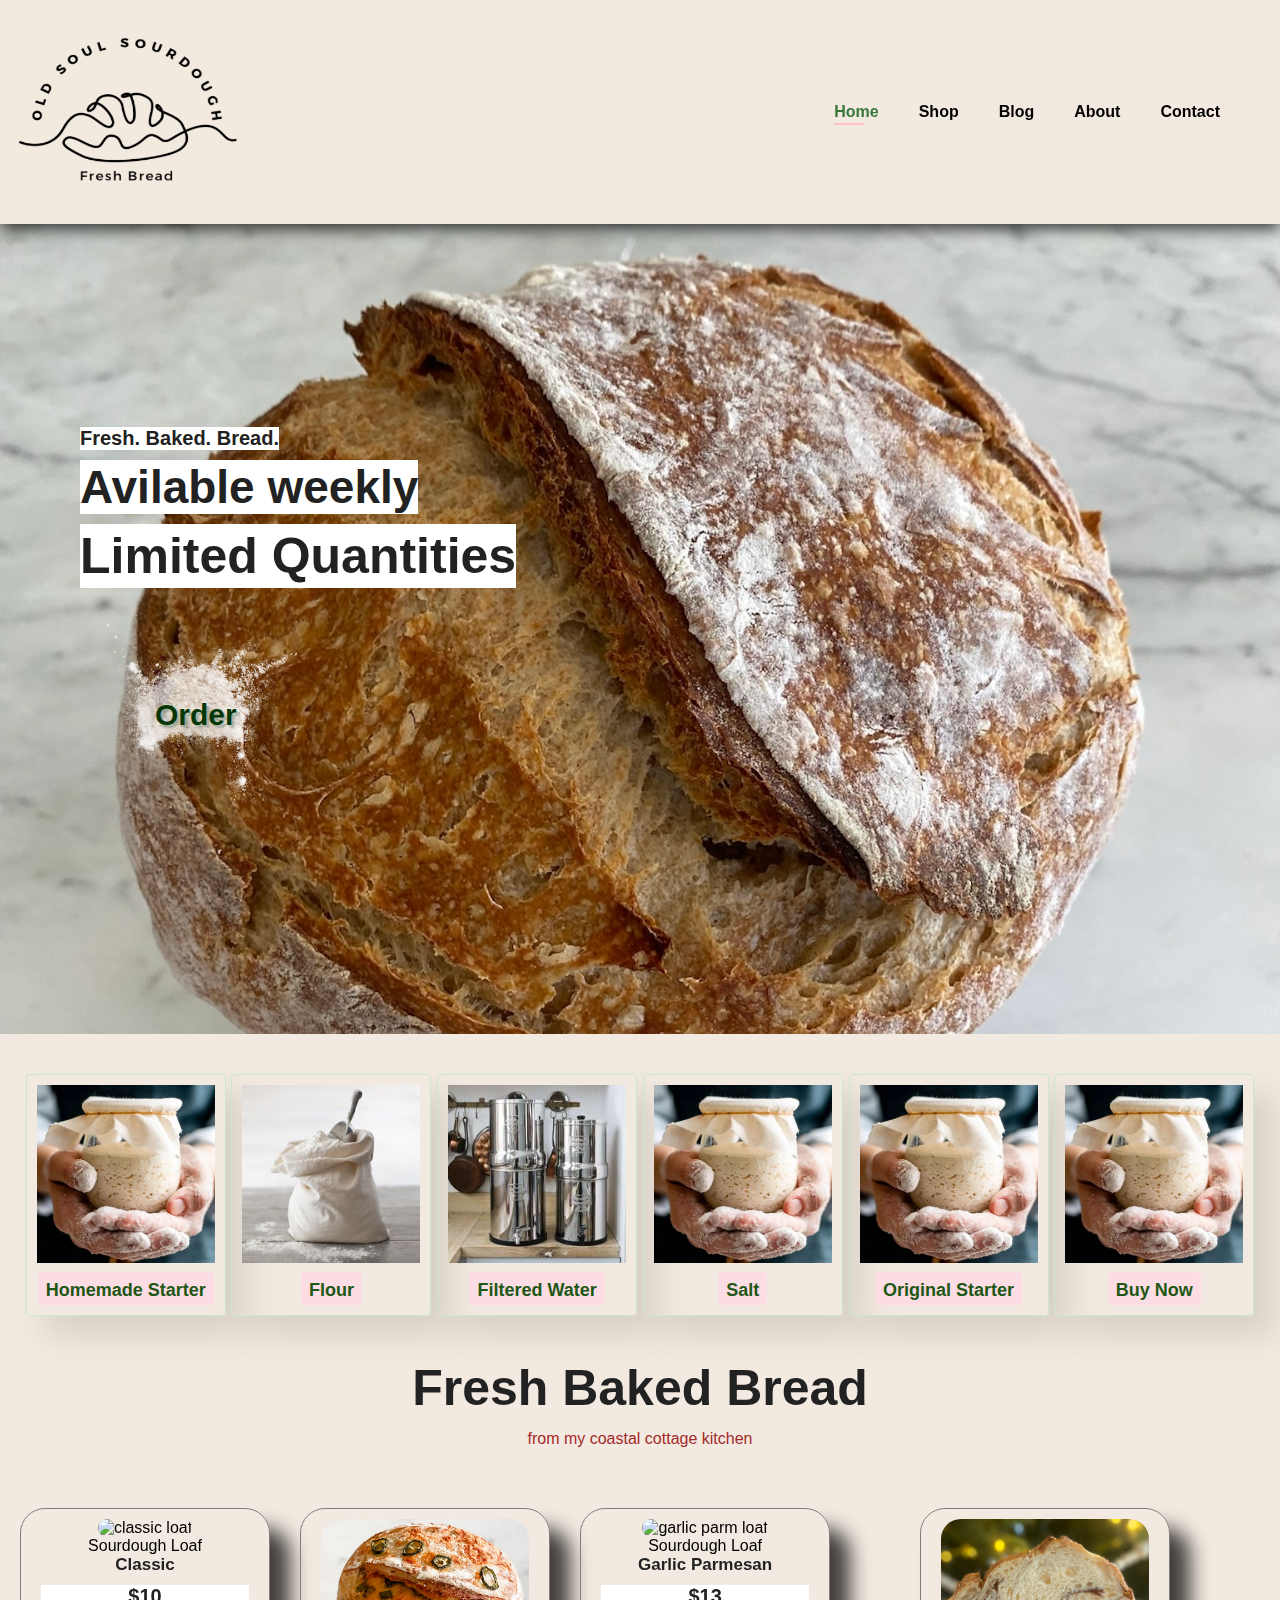
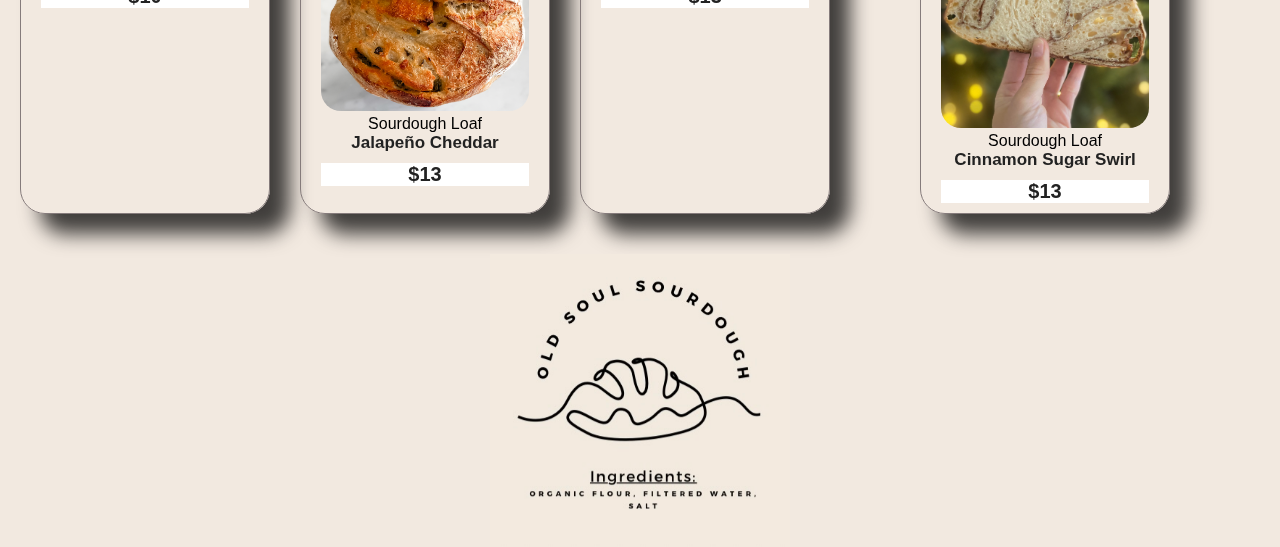
==== index.html @ 5b932aea "initial commit for OSS" ====
<!DOCTYPE html>
<html lang="en">
<head>
    <meta charset="UTF-8">
    <meta name="viewport" content="width=device-width, initial-scale=1.0">
    <title>Old Soul Sourdough</title>
    <link rel="stylesheet" href="styles.css">
</head>
<body>
    <header>
        <a href="index.html"><img src="images/curvedlogo.jpeg" id= "top-logo" alt="logo"></a>
        <nav>
            <ul id="nav-list">
                <li><a class="active" href="index.html">Home</a></li>
                <li><a href="shop.html">Shop</a></li>
                <li><a href="blog.html">Blog</a></li>
                <li><a href="about.html">About</a></li>
                <li><a href="contact.html">Contact</a></li>
                <li><a href="cart.html"><i class="fas fa-basket-shopping" alt="cart"></i> </a></li>
            </ul>
        </nav>
    </header>

    <section id="hero">
        <h4>Fresh. Baked. Bread.</h4>
        <h2>Avilable weekly</h2>
        <h1>Limited Quantities</h1>
        <!-- <p>and then they're gone..</p> -->
        <button> <h3>Order</h3> </button>
    </section>

    <section id="feature" class="section-p1">
        <div class="fe-box"> 
            <img src="images/starter.jpg" alt="starter">
            <h6>Homemade Starter</h6>
        </div>
        <div class="fe-box"> 
            <img src="images/flourBag.jpg" alt="starter">
            <h6>Flour</h6>
        </div>
        <div class="fe-box"> 
            <img src="images/water.jpg" alt="starter">
            <h6>Filtered Water</h6>
        </div>
        <div class="fe-box"> 
            <img src="images/starter.jpg" alt="starter">
            <h6>Salt</h6>
        </div>
        <div class="fe-box"> 
            <img src="images/starter.jpg" alt="starter">
            <h6>Original Starter</h6>
        </div>
        <div class="fe-box"> 
            <img src="images/starter.jpg" alt="starter">
            <h6>Buy Now</h6>
        </div>
    </section>

    <section id='product-title'>
        <h1>Fresh Baked Bread</h1>
        <p>from my coastal cottage kitchen</p>
        
    <section id="product1" class="section-p1">
        <div class="pro-container">
            <div class="pro">
                <img src="images/classicloaf.png" alt="classic loaf">
                <div class="description">
                    <span>Sourdough Loaf</span>
                    <h5>Classic</h5>
                </div>
                <h4>$10</h4>
            </div>
            
        </div>
        <div class="pro-container">
            <div class="pro">
                <img src="images/jalapeno.png" alt="jalapeno loaf">
                <div class="description">
                    <span>Sourdough Loaf</span>
                    <h5>Jalapeño Cheddar</h5>
                </div>
                <h4>$13</h4>
            </div>
            
        </div>
        <div class="pro-container">
            <div class="pro">
                <img src="images/garlicParm.png" alt="garlic parm loaf">
                <div class="description">
                    <span>Sourdough Loaf</span>
                    <h5>Garlic Parmesan</h5>
                </div>
                <h4>$13</h4>
            </div>
            
        </div>
        <div class="pro-container">
            <div class="pro">
                <img src="images/cinnamonsugar.png" alt="Cinnamon Sugar loaf">
                <div class="description">
                    <span>Sourdough Loaf</span>
                    <h5>Cinnamon Sugar Swirl</h5>
                </div>
                <h4>$13</h4>
            </div>
            <!-- <a href="#"><i class="fas fa-basket-shopping"></i></a> -->
        </div>
    </section>
    <!-- <div class="container">
        
        <section id="available-now">
            <h2>Fresh Bread Available Now:</h2>
            <ul id="product-list">
                <li> Classic Sourdough Loaf </li>
                <li> Jalapeño Cheddar </li>
                <li> Garlic Parmesan </li>
                <li> Cinnamon Sugar Swirl </li>
            </ul>
        </section>
    </div> -->

    <footer>
        <img id="logo" src="images/logo.jpeg" alt="Old Soul Sourdough Logo">
    </footer>

    <script src="script.js"></script>
    <script src="https://kit.fontawesome.com/0fcb10f879.js" crossorigin="anonymous"></script>
</body>
</html>
---- styles.css ----
@import url('https://fonts.googleapis.com/css2?family=League+Spartan:wght@100;200;300;400;500;600;700;800;900&family=Roboto&family=Rubik+Pixels&family=Source+Code+Pro:wght@300&display=swap');

/* @media query 1200px */


@keyframes pulse {
    0% {
        transform: scale(0.5);
    }

    50% {
        transform: scale(1.5);
    }

    100% {
        transform: scale(1);
    }
}

*{
    margin: 0;
    padding: 0;
    box-sizing: border-box;
    font-family: 'spartan', sans-serif;
}

h1 {
    font-size: 50px;
    line-height: 64px;
    color: #222
}

h2 {
    font-size: 46px;
    line-height: 54px;
    color: #222
}

h3 {
    font-size: 30px;
    color: #222
}

h4 {
    font-size: 20px;
    color: #222
}

h5 {
    font-size: 17px;
    color: #222
}

h6 {
    font-weight: 700;
    font-size: 12px;
}

p {
    font-size: 16px;
    color: brown;
    margin: 15px 0 20px 0;
}

.section-p1 {
    margin: 40px 20px;
}

.section-m1 {
    margin: 40px 20px;
}

body{
    position: relative;
    background: rgb(242, 233, 224)
}

header {
    display: flex;
    align-items: center;
    justify-content: space-between;
    padding: 20px 0px;
    background-color: rgb(242, 233, 224);
    box-shadow: 0 5px 15px rgba(0, 0, 0, 0.738);
    position: sticky;
    top: 0;
    left: 0;
}

#top-logo {
    height: 150px;
    margin: 15px;
}
#nav-list {
    display: flex;
    align-items: center;
}

#nav-list li {
    list-style: none;
    padding: 0 20px;
    position: relative;
}

#nav-list li a{
    text-decoration: none;
    font-size: 16px;
    font-weight: 600;
    color: black;
    transition: 0.3s ease;
}

#nav-list li a:hover,
#nav-list li a.active {
    color: rgb(56, 119, 56)
}

#nav-list li a.active::after,
#nav-list li a:hover::after {
    content: "";
    width: 30px;
    height: 2px;
    background: pink;
    position: absolute;
    bottom: -4px;
    left: 20px;
}

#hero {
    background-image: url(images/ClassicBG.jpg);
    height: 90vh;
    width: 100%;
    background-size: cover;
    background-position: top 25% right 0;
    padding: 0 80px; 
    display: flex;
    flex-direction: column; 
    align-items: flex-start;
    justify-content: center;
}

#hero h2,h1,h4,p {
    background-color: white;
    margin-top: 10px;
    padding: 0px 0px
}

#hero button {
    background-image: url('images/floursplat.jpg');
    background-color: transparent;
    color: #573202;
    border: 0;
    background-size: contain;
    background-repeat: no-repeat;
    padding: 110px 75px;
    margin: 0px;
}

#hero button h3 {
    background-color: transparent;
    color: rgb(5, 54, 5);
    text-shadow: 3px 3px 2px rgba(121, 142, 124, 0.591);
}

#hero button h3:active {
    transform: scale(1.2) rotate(-3deg);
    
}

#hero button h3 {
    animation: pulse 1s ease-in-out;
}

#feature {
    display: flex;
    align-items: center;
    justify-content: space-evenly;
    flex-flow: row wrap;
}

#feature .fe-box {
    width: 200px;
    text-align: center;
    border: 1px solid #cce7d0;
    border-radius: 4px;;
    padding: 10px 10px;
    box-shadow: 20px 20px 30px rgba(82, 78, 73, 0.154);
    margin: 0px 0
}

#feature .fe-box:hover {
    box-shadow: 20px 10px 50px rgba(94, 88, 83, 0.407);
}

#feature .fe-box h6 {
    font-size: 18px;
    display: inline-block;
    padding: 9px 8px 6px 8px;
    line-height: 1;
    border-radius: 4px;
    color: #215715;
    background-color: #fddde4;
}


#feature .fe-box img{
    width: 100%;
    margin: 0 0 5px 0;
}

#product-title h1, p{
    display: flex;
    justify-content: center;
    background-color: transparent;
}

#product1 {
    text-align: center;
    display: flex;
    justify-content: space-between;
}

#product1 .pro-container {
    display: flex;
    justify-content: center;
    padding: 20px 0 0 0;
    flex-wrap: wrap;

}

#product1 .pro {
    width: 23%;
    min-width: 250px;
    padding: 10px 20px;
    border: 1px solid rgb(133, 123, 123);
    border-radius: 25px;
    cursor: pointer;
    box-shadow: 20px 20px 20px rgba(0, 0, 0, 0.738);
    position: relative;
}

#product1 .pro img {
    background-size: contain;
    width: 100%;
    border-radius: 20px;
}

footer {
    display: flex;
    align-items: center;
    justify-content: space-around;
}

footer img{
    width: 300px;
    z-index: 3;
}
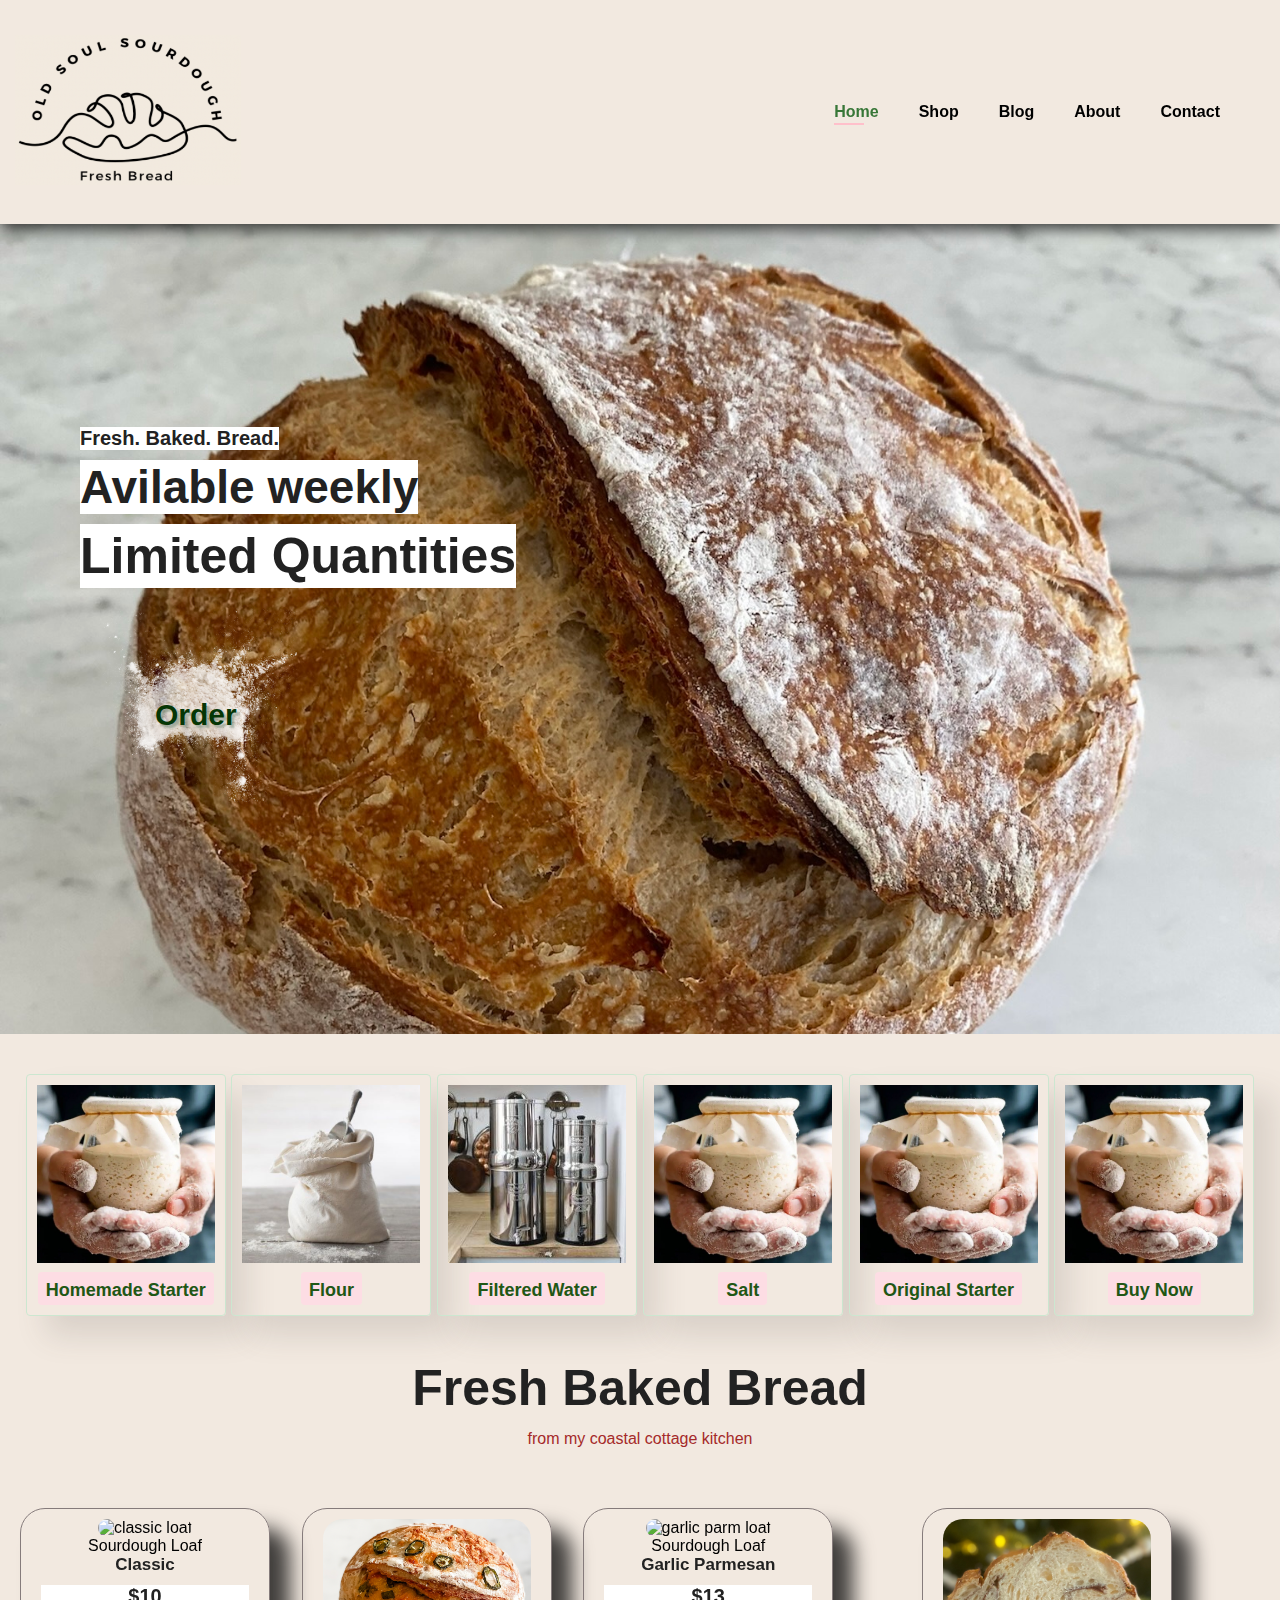
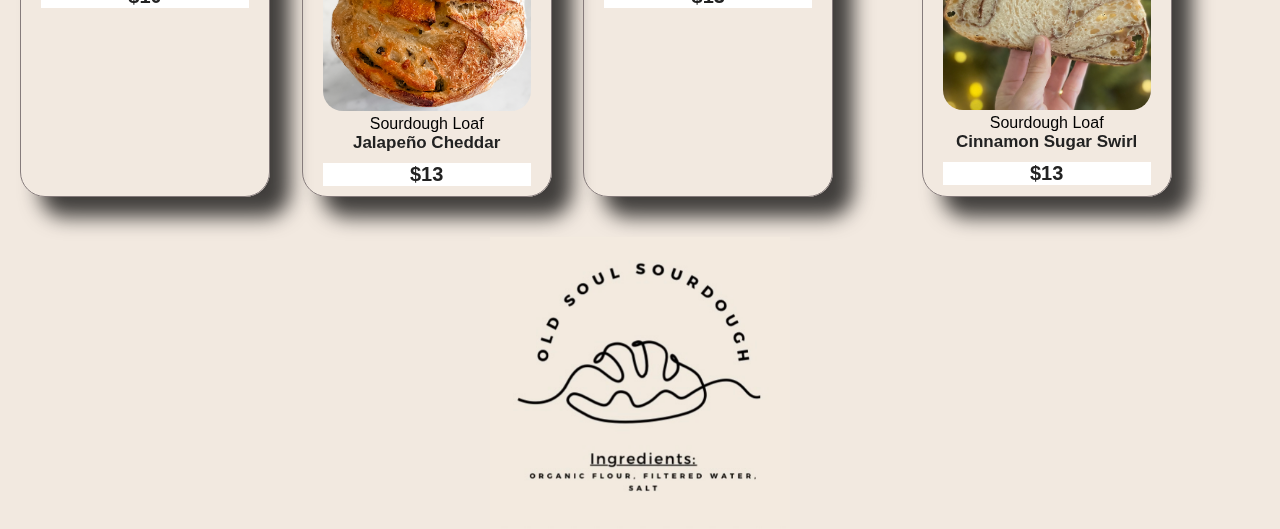
==== commit b5af8015: "update products" ====
--- a/index.html
+++ b/index.html
@@ -102,8 +102,9 @@
                     <h5>Cinnamon Sugar Swirl</h5>
                 </div>
                 <h4>$13</h4>
+                <!-- <a href="#"><i class="fas fa-basket-shopping"></i></a> -->
             </div>
-            <!-- <a href="#"><i class="fas fa-basket-shopping"></i></a> -->
+            
         </div>
     </section>
     <!-- <div class="container">
--- a/styles.css
+++ b/styles.css
@@ -239,6 +239,12 @@
     position: relative;
 }
 
+#product1 .pro-container .pro a {
+    display: flex;
+    justify-content: flex-end;
+    
+}
+
 #product1 .pro img {
     background-size: contain;
     width: 100%;
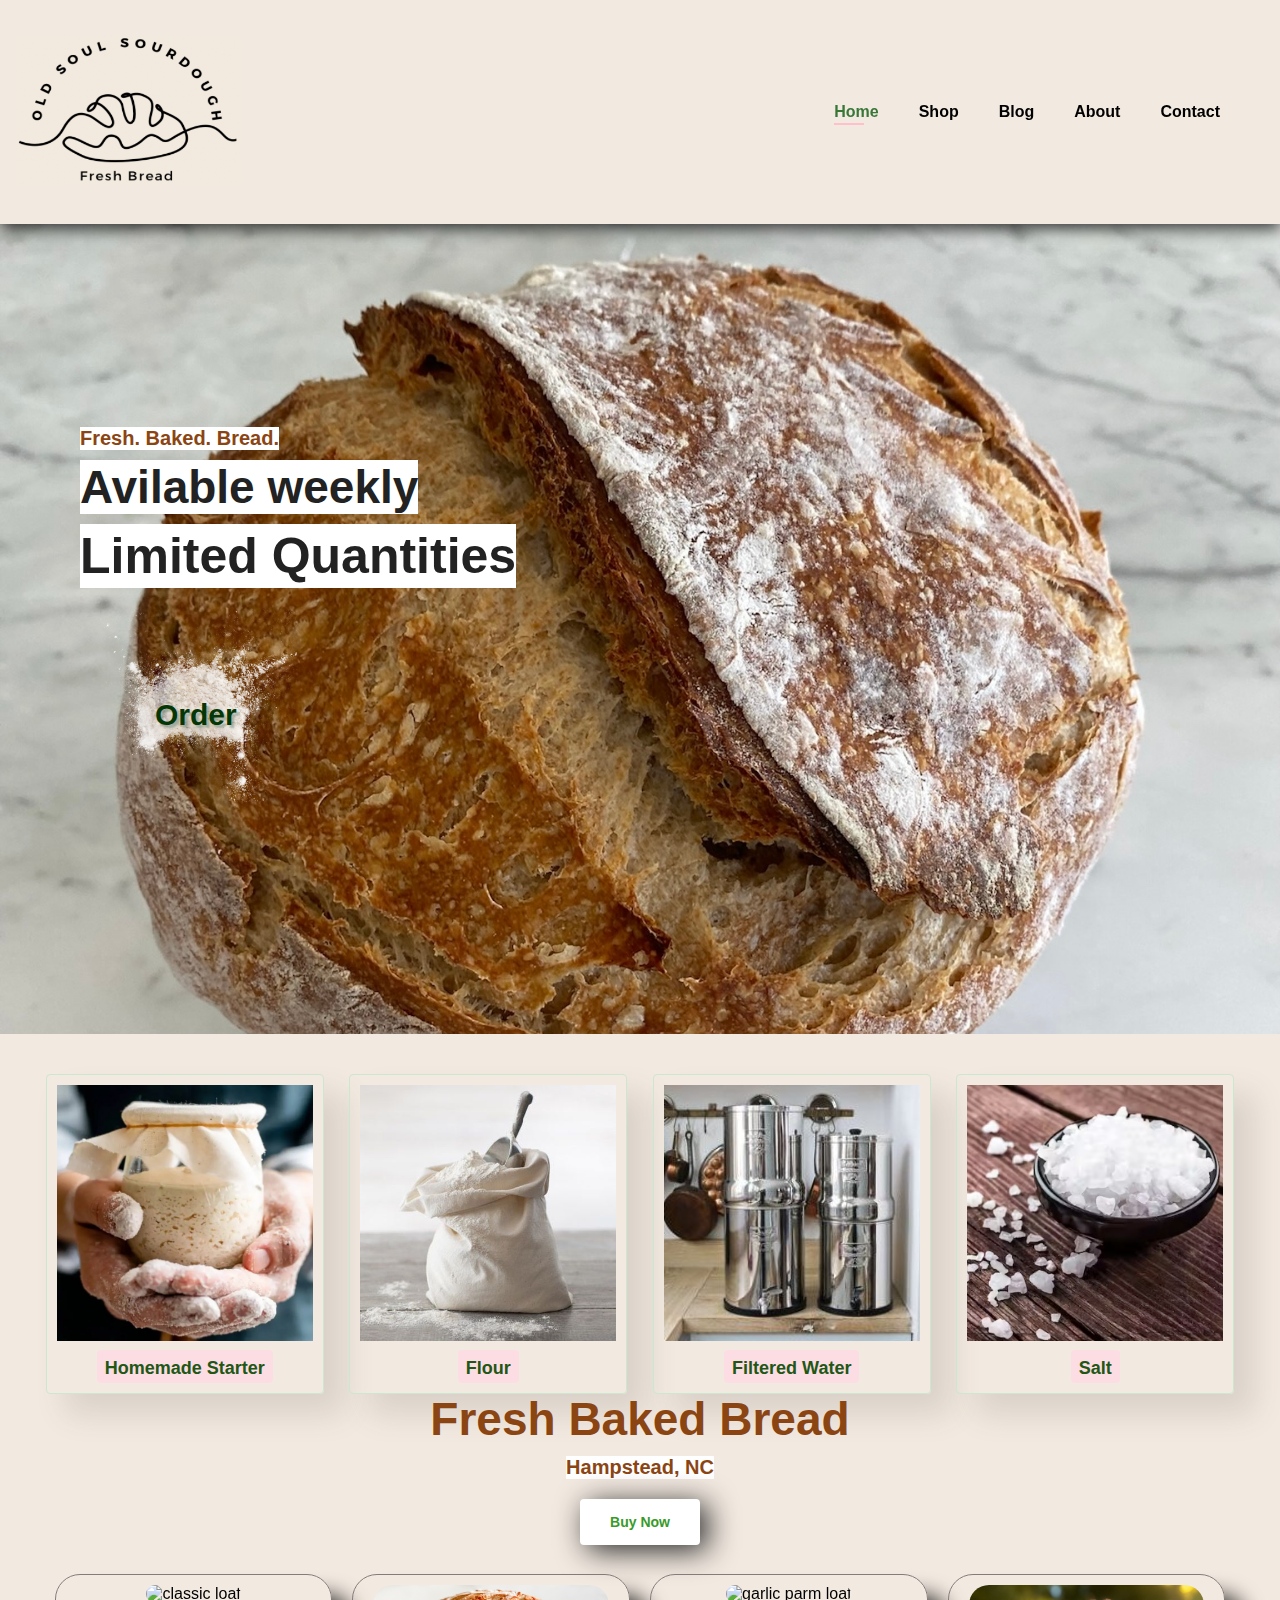
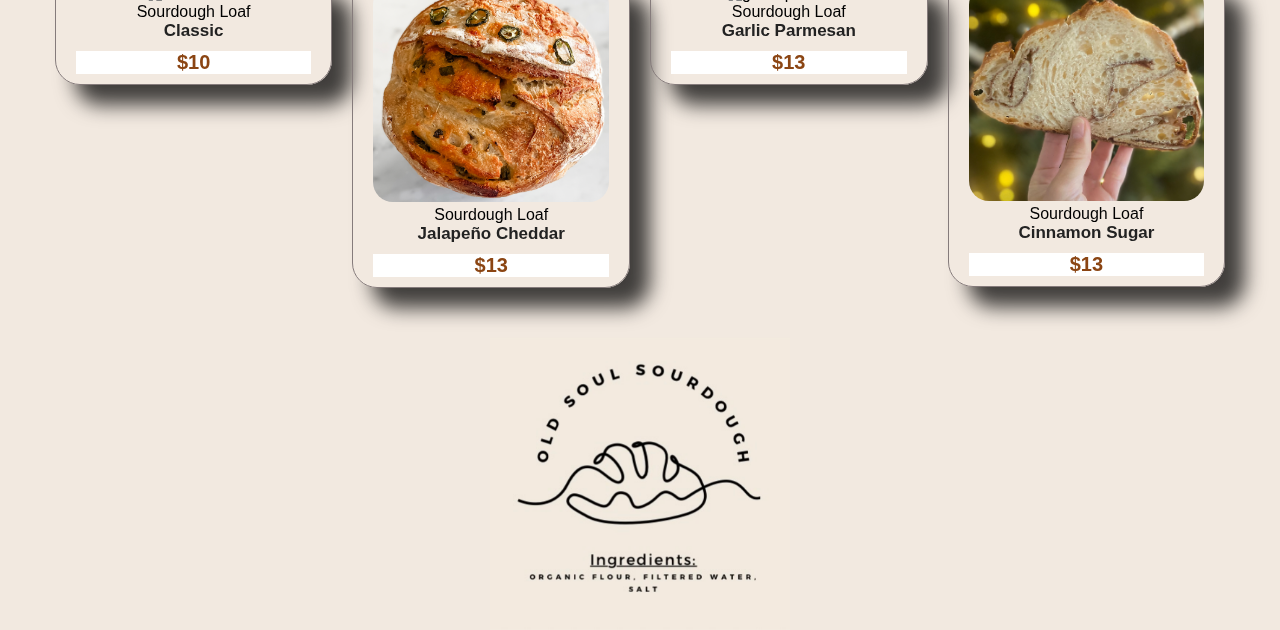
==== commit c06a384d: "fix buttons and products" ====
--- a/index.html
+++ b/index.html
@@ -43,22 +43,21 @@
             <h6>Filtered Water</h6>
         </div>
         <div class="fe-box"> 
-            <img src="images/starter.jpg" alt="starter">
+            <img src="images/salt.jpg" alt="starter">
             <h6>Salt</h6>
         </div>
-        <div class="fe-box"> 
+        <!-- <div class="fe-box"> 
             <img src="images/starter.jpg" alt="starter">
-            <h6>Original Starter</h6>
-        </div>
-        <div class="fe-box"> 
-            <img src="images/starter.jpg" alt="starter">
-            <h6>Buy Now</h6>
-        </div>
+            <h6>That's It...</h6>
+        </div> -->
+
     </section>
-
-    <section id='product-title'>
-        <h1>Fresh Baked Bread</h1>
-        <p>from my coastal cottage kitchen</p>
+    <section id="banner" class="section-m1">
+        <h2>Fresh Baked Bread</h1>
+        <h4>Hampstead, NC</h2>
+            <button>Buy Now</button>
+    </section>
+    
         
     <section id="product1" class="section-p1">
         <div class="pro-container">
@@ -99,7 +98,7 @@
                 <img src="images/cinnamonsugar.png" alt="Cinnamon Sugar loaf">
                 <div class="description">
                     <span>Sourdough Loaf</span>
-                    <h5>Cinnamon Sugar Swirl</h5>
+                    <h5>Cinnamon Sugar</h5>
                 </div>
                 <h4>$13</h4>
                 <!-- <a href="#"><i class="fas fa-basket-shopping"></i></a> -->
--- a/styles.css
+++ b/styles.css
@@ -179,7 +179,10 @@
 }
 
 #feature .fe-box {
-    width: 200px;
+    flex: 1 0 calc(24% - 20px); 
+    max-width: calc(24% - 20px); 
+    min-width: 200px; 
+    /* max-width: 300px; */
     text-align: center;
     border: 1px solid #cce7d0;
     border-radius: 4px;;
@@ -208,7 +211,45 @@
     margin: 0 0 5px 0;
 }
 
-#product-title h1, p{
+
+#banner {
+    display: flex;
+    flex-direction: column;
+    justify-content: center;
+    align-items: center;
+    text-align: center;
+    /* background-image: url(images/bannerbread.jpeg); */
+    margin: 10px 0px;
+    width: 100%;
+    height: 10vh;
+    background-size: cover;
+}
+
+#banner h2,h4 {
+    color: saddlebrown;
+}
+#banner button {
+    font-size: 14px;
+    font-weight: 700;
+    padding: 15px 30px;
+    margin: 20px 0;
+    background-color: #fff;
+    border-radius: 4px;
+    cursor: pointer;
+    border: none;
+    color: rgb(57, 154, 41);
+    transition: 0.2s;
+    box-shadow: 7px 5px 30px #222;
+}
+
+#banner button:hover {
+    background-color: rgb(57,154,41);
+    color:#fff;
+    
+}
+
+#product-title h1,
+p {
     display: flex;
     justify-content: center;
     background-color: transparent;
@@ -217,20 +258,19 @@
 #product1 {
     text-align: center;
     display: flex;
-    justify-content: space-between;
+    justify-content: center;
+    flex-wrap: wrap;
 }
 
 #product1 .pro-container {
-    display: flex;
-    justify-content: center;
-    padding: 20px 0 0 0;
-    flex-wrap: wrap;
-
+    flex: 1 0 calc(24% - 20px);
+    max-width: calc(24% - 20px);
+    min-width: 200px;
+    margin: 10px;
 }
 
 #product1 .pro {
-    width: 23%;
-    min-width: 250px;
+    width: 100%;
     padding: 10px 20px;
     border: 1px solid rgb(133, 123, 123);
     border-radius: 25px;
@@ -242,7 +282,7 @@
 #product1 .pro-container .pro a {
     display: flex;
     justify-content: flex-end;
-    
+
 }
 
 #product1 .pro img {
@@ -257,7 +297,7 @@
     justify-content: space-around;
 }
 
-footer img{
+footer img {
     width: 300px;
     z-index: 3;
 }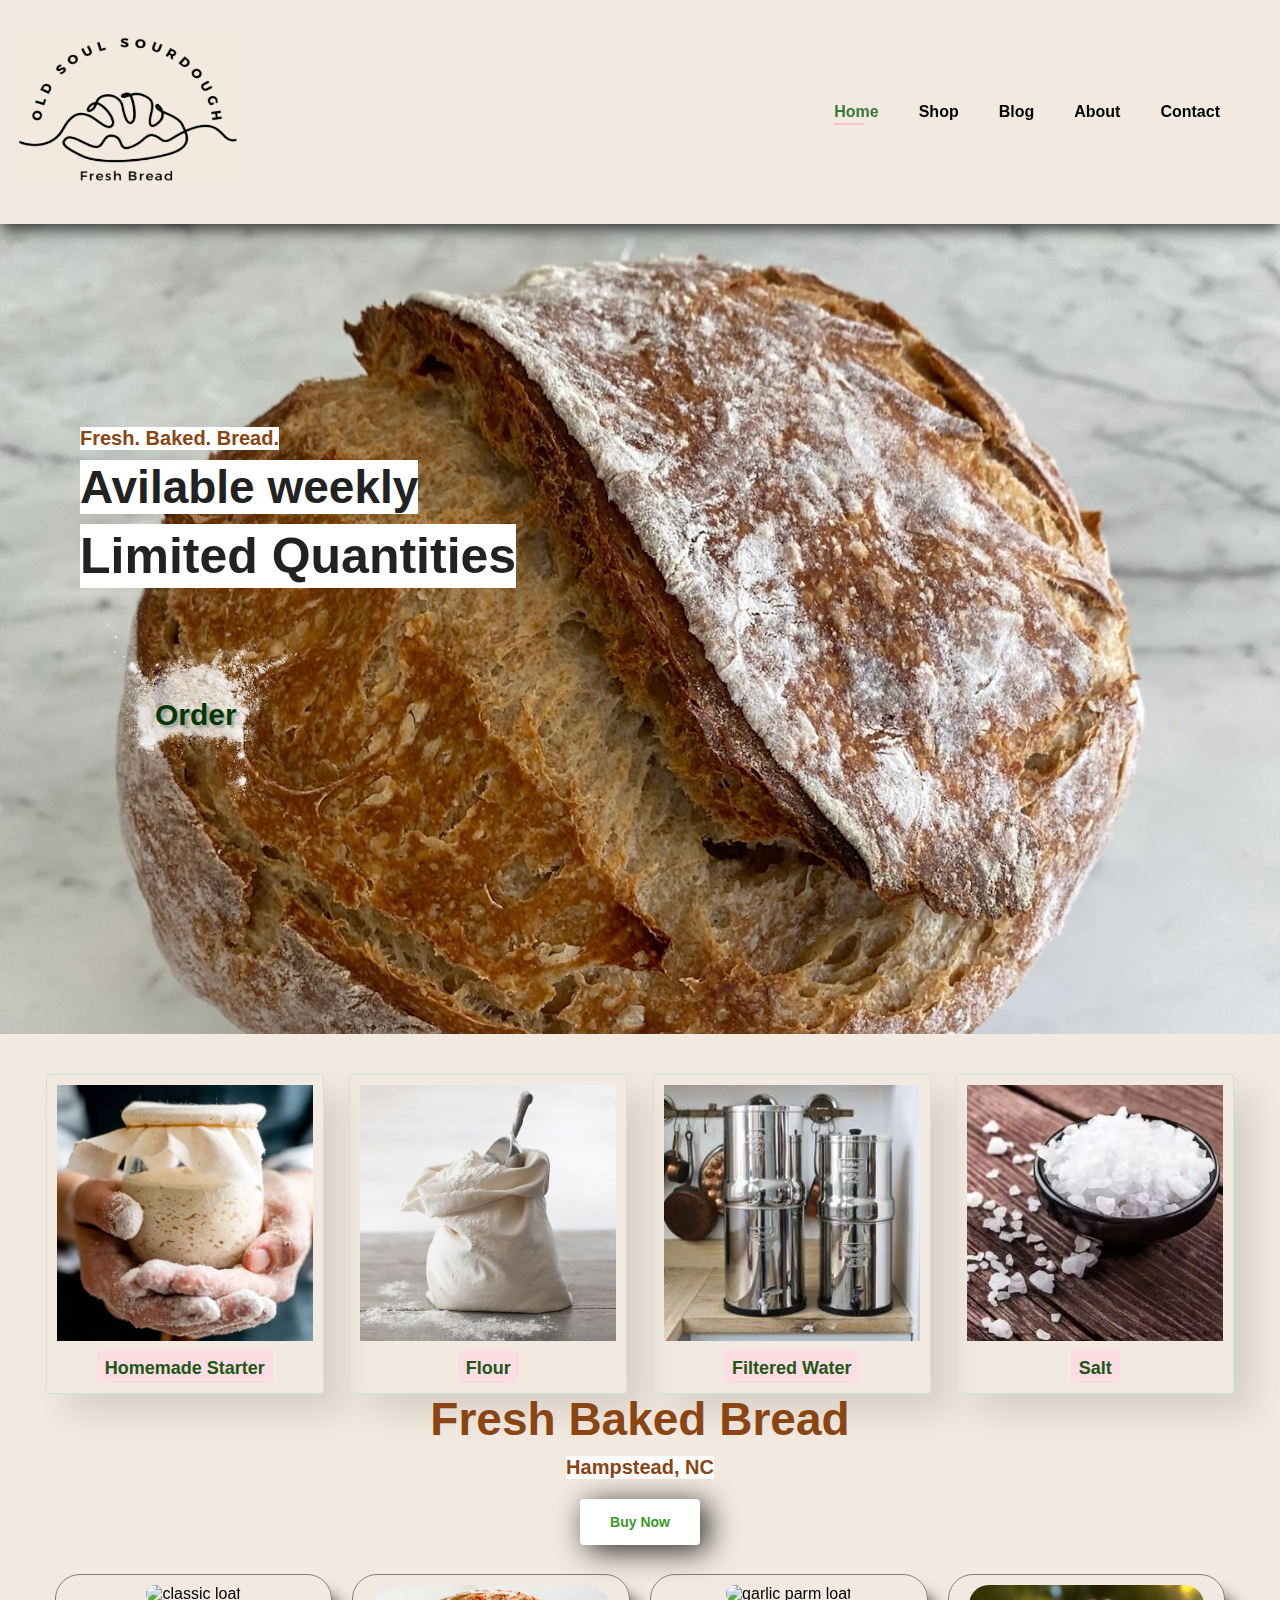
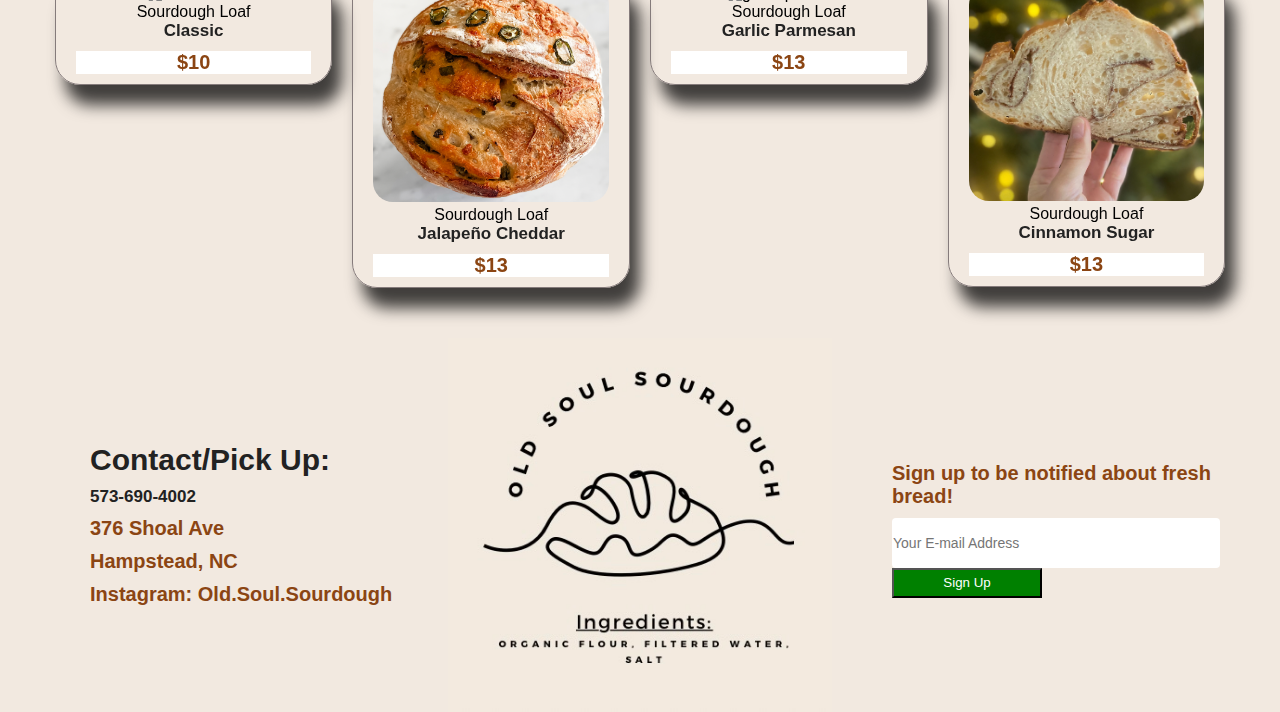
==== commit 581361f3: "add JS functionality" ====
--- a/index.html
+++ b/index.html
@@ -16,9 +16,14 @@
                 <li><a href="blog.html">Blog</a></li>
                 <li><a href="about.html">About</a></li>
                 <li><a href="contact.html">Contact</a></li>
-                <li><a href="cart.html"><i class="fas fa-basket-shopping" alt="cart"></i> </a></li>
+                <li id="lg-bag" ><a href="cart.html"><i class="fas fa-bag-shopping" alt="cart"></i> </a></li>
+                <a href="#" id="close"><i class="fa-solid fa-x"></i></a>
             </ul>
         </nav>
+        <div id="mobile">
+            <a href="cart.html"><i class="fas fa-bag-shopping" alt="cart"></i> </a>
+            <i id="bar" class="fas fa-outdent"></i>  
+        </div>
     </header>
 
     <section id="hero">
@@ -55,7 +60,7 @@
     <section id="banner" class="section-m1">
         <h2>Fresh Baked Bread</h1>
         <h4>Hampstead, NC</h2>
-            <button>Buy Now</button>
+            <button class="normal">Buy Now</button>
     </section>
     
         
@@ -106,21 +111,22 @@
             
         </div>
     </section>
-    <!-- <div class="container">
-        
-        <section id="available-now">
-            <h2>Fresh Bread Available Now:</h2>
-            <ul id="product-list">
-                <li> Classic Sourdough Loaf </li>
-                <li> Jalapeño Cheddar </li>
-                <li> Garlic Parmesan </li>
-                <li> Cinnamon Sugar Swirl </li>
-            </ul>
-        </section>
-    </div> -->
 
     <footer>
-        <img id="logo" src="images/logo.jpeg" alt="Old Soul Sourdough Logo">
+            <div class="newstext">
+                <h3>Contact/Pick Up:</h4>
+                <h5>573-690-4002</h5>
+                <h4>376 Shoal Ave</h3>
+                <h4>Hampstead, NC</h3>
+                <h4>Instagram: Old.Soul.Sourdough</h4>
+            </div>
+            <img id="logo" src="images/logo.jpeg" alt="Old Soul Sourdough Logo">
+            <div class="form">
+                <h4>Sign up to be notified about fresh bread!</h4>
+                <input type="text" placeholder="Your E-mail Address">
+                <button class="normal">Sign Up</button>
+            </div>
+
     </footer>
 
     <script src="script.js"></script>
--- a/styles.css
+++ b/styles.css
@@ -1,6 +1,4 @@
 @import url('https://fonts.googleapis.com/css2?family=League+Spartan:wght@100;200;300;400;500;600;700;800;900&family=Roboto&family=Rubik+Pixels&family=Source+Code+Pro:wght@300&display=swap');
-
-/* @media query 1200px */
 
 
 @keyframes pulse {
@@ -94,6 +92,7 @@
 #nav-list {
     display: flex;
     align-items: center;
+    justify-content: center;
 }
 
 #nav-list li {
@@ -124,6 +123,15 @@
     position: absolute;
     bottom: -4px;
     left: 20px;
+}
+
+#mobile {
+    display: none;
+    align-items: center;
+}
+
+#close{
+    display: none;
 }
 
 #hero {
@@ -228,7 +236,7 @@
 #banner h2,h4 {
     color: saddlebrown;
 }
-#banner button {
+#banner .normal{
     font-size: 14px;
     font-weight: 700;
     padding: 15px 30px;
@@ -275,7 +283,7 @@
     border: 1px solid rgb(133, 123, 123);
     border-radius: 25px;
     cursor: pointer;
-    box-shadow: 20px 20px 20px rgba(0, 0, 0, 0.738);
+    box-shadow: 10px 20px 16px rgba(0, 0, 0, 0.738);
     position: relative;
 }
 
@@ -293,11 +301,105 @@
 
 footer {
     display: flex;
-    align-items: center;
     justify-content: space-around;
+    flex-wrap: wrap;
+    align-items: center;
+    /* background-image: url("images/bannerbread.jpeg"); */
+    background-size: cover;
+}
+
+.newstext {
+    color: rgb(0, 0, 0);
+    width: 35%;
+    padding: 0px 0 0 90px;
+}
+.newstext h4 {
+    background-color: transparent;
+}
+
+
+footer .form {
+   width: 35%;
+   padding: 60px;
+   display: flex;
+   flex-direction: column;
+   justify-content: flex-end;
+}
+
+footer h4 {
+    background-color: transparent;
+}
+footer h5 {
+    padding: 10px 0 0 0;
+}
+footer input {
+    height: 3.125rem;
+    width: 100%;
+    margin: 10px 0 0 0;
+    font-size: 14px;
+    border: 1px solid transparent;
+    border-radius: 4px;
+    outline: none;
+}
+
+footer button{
+    background-color: green;
+    color: white;
+    white-space: nowrap;
+    height:30px;
+    width: 50%;
+    min-width: 70px;
+    max-width: 150px;
 }
 
 footer img {
-    width: 300px;
-    z-index: 3;
+    width: 30%;
+}
+
+@media (max-width:740px) {
+    #nav-list {
+        display: flex;
+        flex-direction: column;
+        align-items: flex-start;
+        justify-content: flex-start;
+        position: fixed;
+        top: 0px;
+        right: -300px;
+        height: 100vh;
+        width: 300px;
+        background-color: white;
+        box-shadow: 0px 40px 60px rgba(0, 0, 0, 0.1);
+        padding: 80px 0 0 10px;
+        transition: 0.3s;
+    }
+
+    #nav-list.active{
+        right: 0px;
+    }
+
+    #nav-list li {
+        margin-bottom: 25px;
+    }
+
+    #mobile {
+        display: flex;
+        align-items: center;
+        margin: 30px;
+    }
+    #mobile i{
+        color: black;
+        font-size: 24px;
+        padding: 20px;
+    }
+    #close {
+        display: initial;
+        position: absolute;
+        top: 30px;
+        left: 30px;
+        color: #222;
+        font-size: 24px;
+    }
+    #lg-bag {
+        display: none;
+    }
 }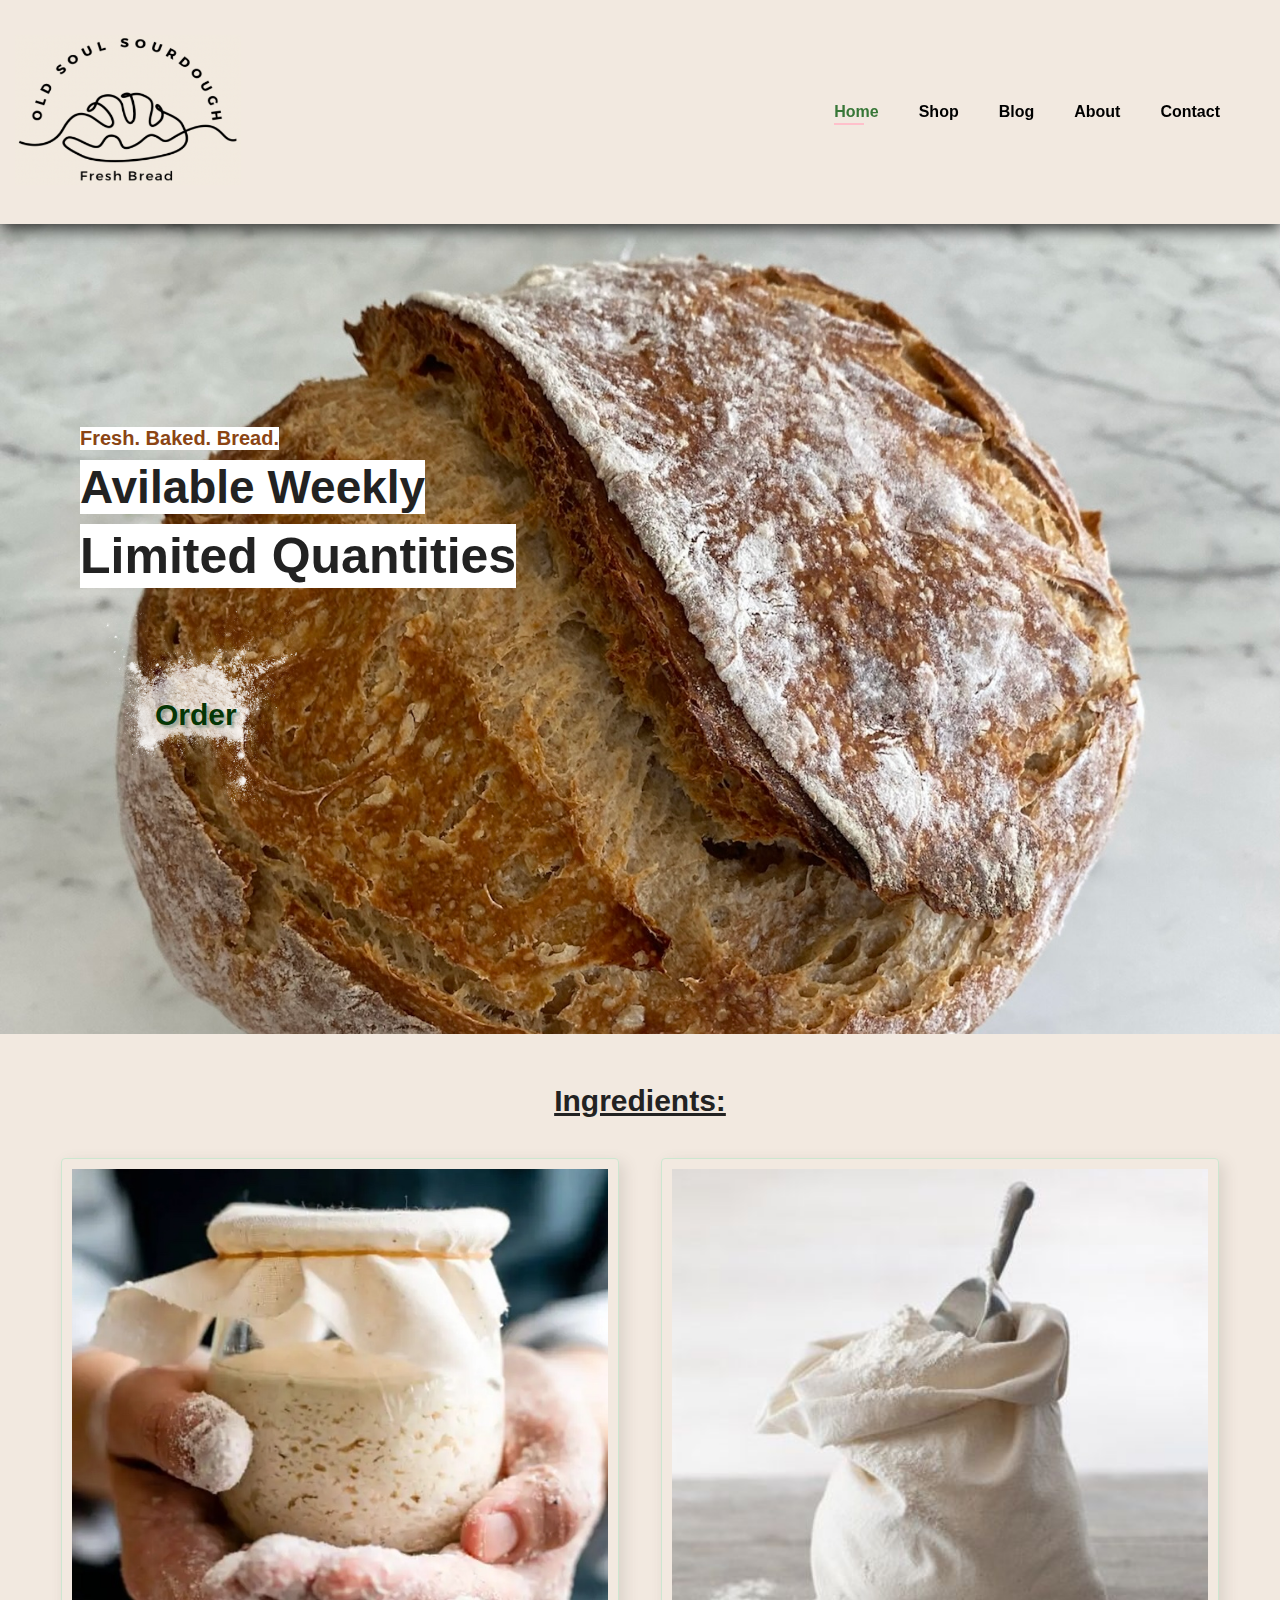
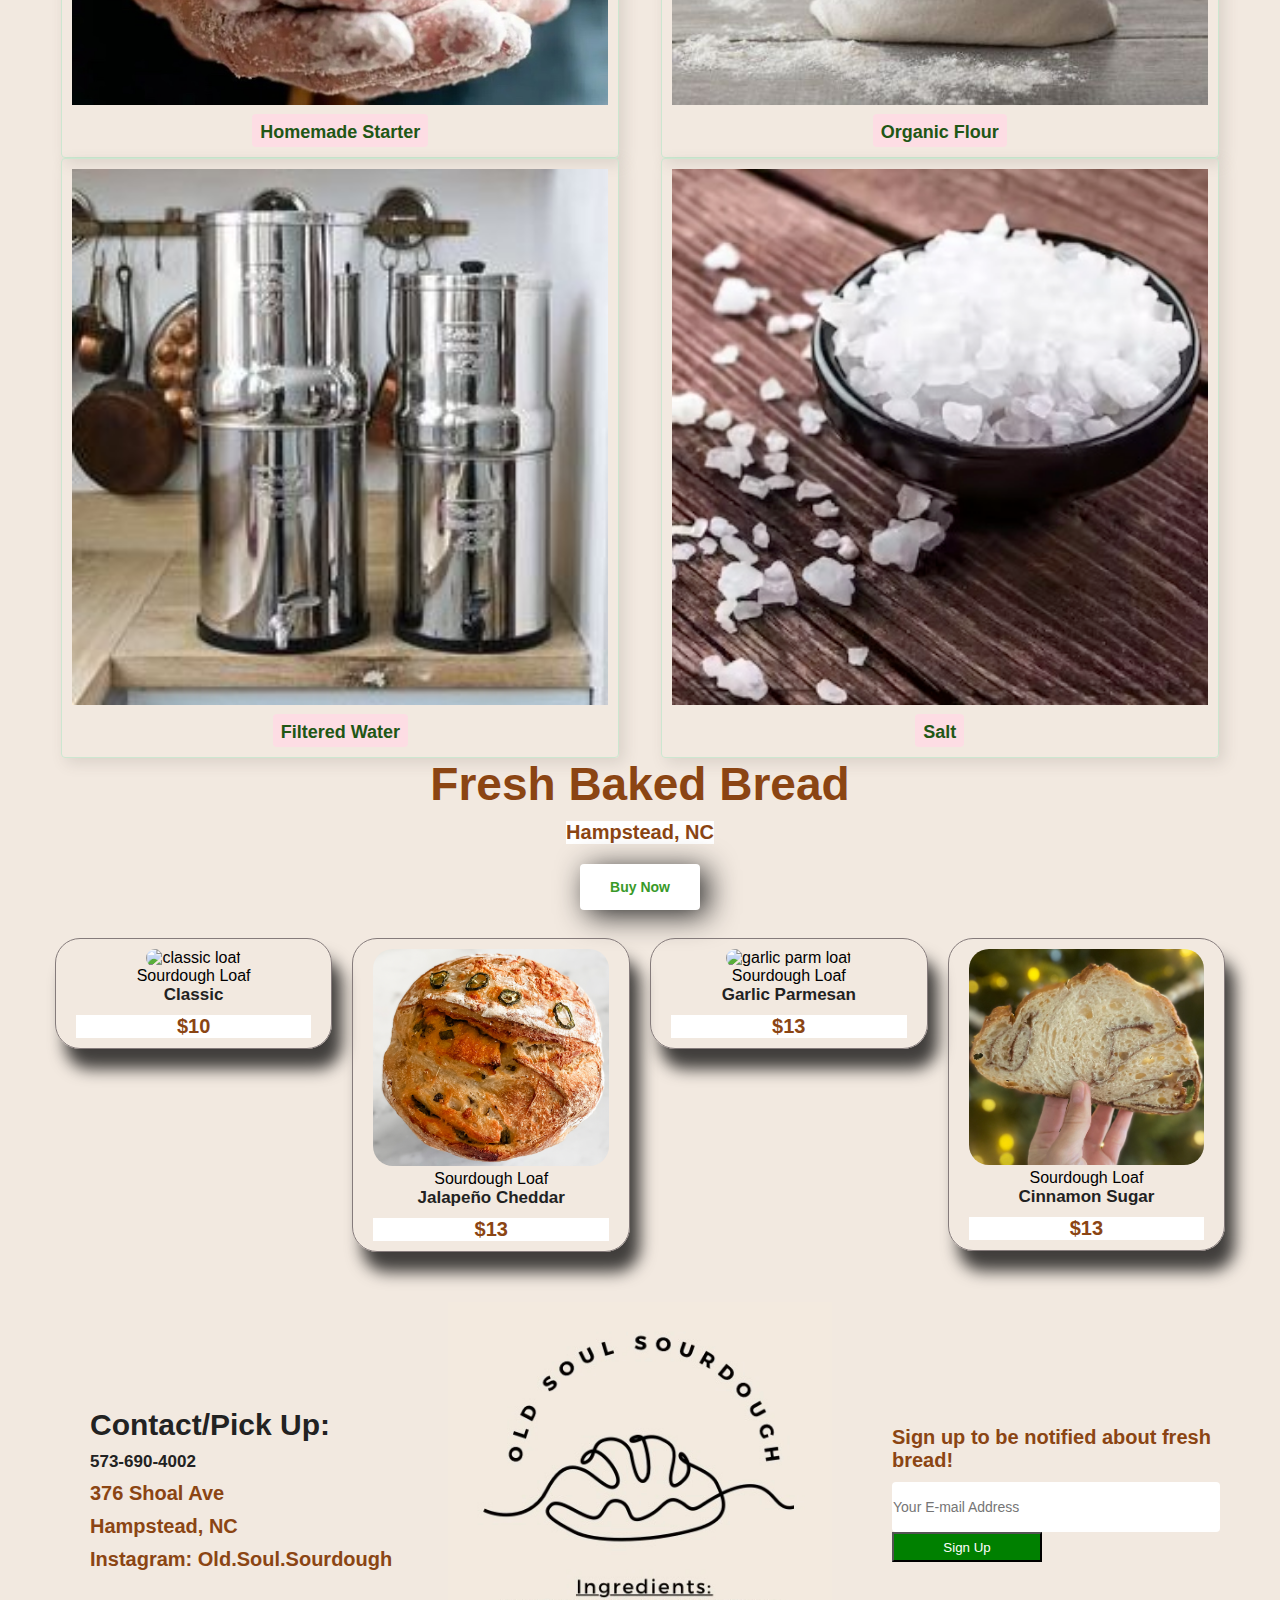
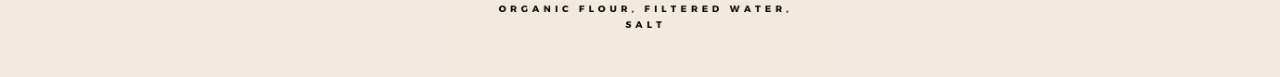
==== commit e79efcf8: "add mobile opt." ====
--- a/index.html
+++ b/index.html
@@ -28,10 +28,14 @@
 
     <section id="hero">
         <h4>Fresh. Baked. Bread.</h4>
-        <h2>Avilable weekly</h2>
+        <h2>Avilable Weekly</h2>
         <h1>Limited Quantities</h1>
         <!-- <p>and then they're gone..</p> -->
         <button> <h3>Order</h3> </button>
+    </section>
+
+    <section id="ingredients">
+        <h3>Ingredients:</h3>
     </section>
 
     <section id="feature" class="section-p1">
@@ -41,7 +45,7 @@
         </div>
         <div class="fe-box"> 
             <img src="images/flourBag.jpg" alt="starter">
-            <h6>Flour</h6>
+            <h6>Organic Flour</h6>
         </div>
         <div class="fe-box"> 
             <img src="images/water.jpg" alt="starter">
@@ -49,7 +53,7 @@
         </div>
         <div class="fe-box"> 
             <img src="images/salt.jpg" alt="starter">
-            <h6>Salt</h6>
+            <h6> Salt</h6>
         </div>
         <!-- <div class="fe-box"> 
             <img src="images/starter.jpg" alt="starter">
--- a/styles.css
+++ b/styles.css
@@ -178,7 +178,14 @@
 #hero button h3 {
     animation: pulse 1s ease-in-out;
 }
-
+#ingredients {
+    display: flex;
+    justify-content: center;
+    margin: 50px 0 0 0
+}
+#ingredients h3 {
+    text-decoration: underline;
+}
 #feature {
     display: flex;
     align-items: center;
@@ -189,14 +196,13 @@
 #feature .fe-box {
     flex: 1 0 calc(24% - 20px); 
     max-width: calc(24% - 20px); 
-    min-width: 200px; 
-    /* max-width: 300px; */
+    min-width: 45%; 
     text-align: center;
     border: 1px solid #cce7d0;
-    border-radius: 4px;;
+    border-radius: 4px;
     padding: 10px 10px;
-    box-shadow: 20px 20px 30px rgba(82, 78, 73, 0.154);
-    margin: 0px 0
+    box-shadow: 5px 5px 15px rgba(82, 78, 73, 0.154);
+    margin: 0px 0;
 }
 
 #feature .fe-box:hover {
@@ -256,8 +262,7 @@
     
 }
 
-#product-title h1,
-p {
+#product-title h1,p {
     display: flex;
     justify-content: center;
     background-color: transparent;
@@ -284,13 +289,11 @@
     border-radius: 25px;
     cursor: pointer;
     box-shadow: 10px 20px 16px rgba(0, 0, 0, 0.738);
-    position: relative;
 }
 
 #product1 .pro-container .pro a {
     display: flex;
     justify-content: flex-end;
-
 }
 
 #product1 .pro img {
@@ -356,7 +359,7 @@
     width: 30%;
 }
 
-@media (max-width:740px) {
+@media (max-width:920px) {
     #nav-list {
         display: flex;
         flex-direction: column;
@@ -402,4 +405,73 @@
     #lg-bag {
         display: none;
     }
+    #feature {
+        justify-content: center;
+    }
+    #feature .fe-box {
+        margin: 5px;
+        flex: 1 0 calc(40% - 20px);
+        max-width: calc(40% - 20px);
+    }   
+    #product1 .pro-container {
+        justify-content: center;
+        flex: 1 0 calc(40% - 20px);
+        max-width: calc(40% - 20px);
+    }
+    #product1 .pro {
+        margin: 15px;
+    }
+    footer {
+        display: flex;
+        justify-content: center;
+        flex-direction: column;
+    }
+    .newstext {
+        color: rgb(0, 0, 0);
+        width: 70%;
+        text-align: center;
+        padding: 0;
+    }
+    footer .form {
+        width: 90%;
+        padding: 10px;
+    }
+    footer .form button {
+        align-self: center;
+    }
+}
+
+@media (max-width:477px) {
+    header {
+        padding: 10px 30px;
+    }
+
+    h1 {
+        font-size: 38px;;
+    }
+    
+    h2 {
+        font-size: 32px;
+    }
+
+    #hero {
+        padding: 0 20px;
+    }
+
+    #feature {
+        justify-content: center;
+    }
+    #feature .fe-box {
+        margin: 5px;
+        flex: 1 0 calc(20% - 20px);
+        max-width: calc(20% - 20px);
+    }   
+    #product1 .pro {
+        margin: 1px;
+    }
+    #product1 .pro-container {
+        justify-content: center;
+        flex: 1 0 calc(80% - 20px);
+        max-width: calc(80% - 20px);
+    }
 }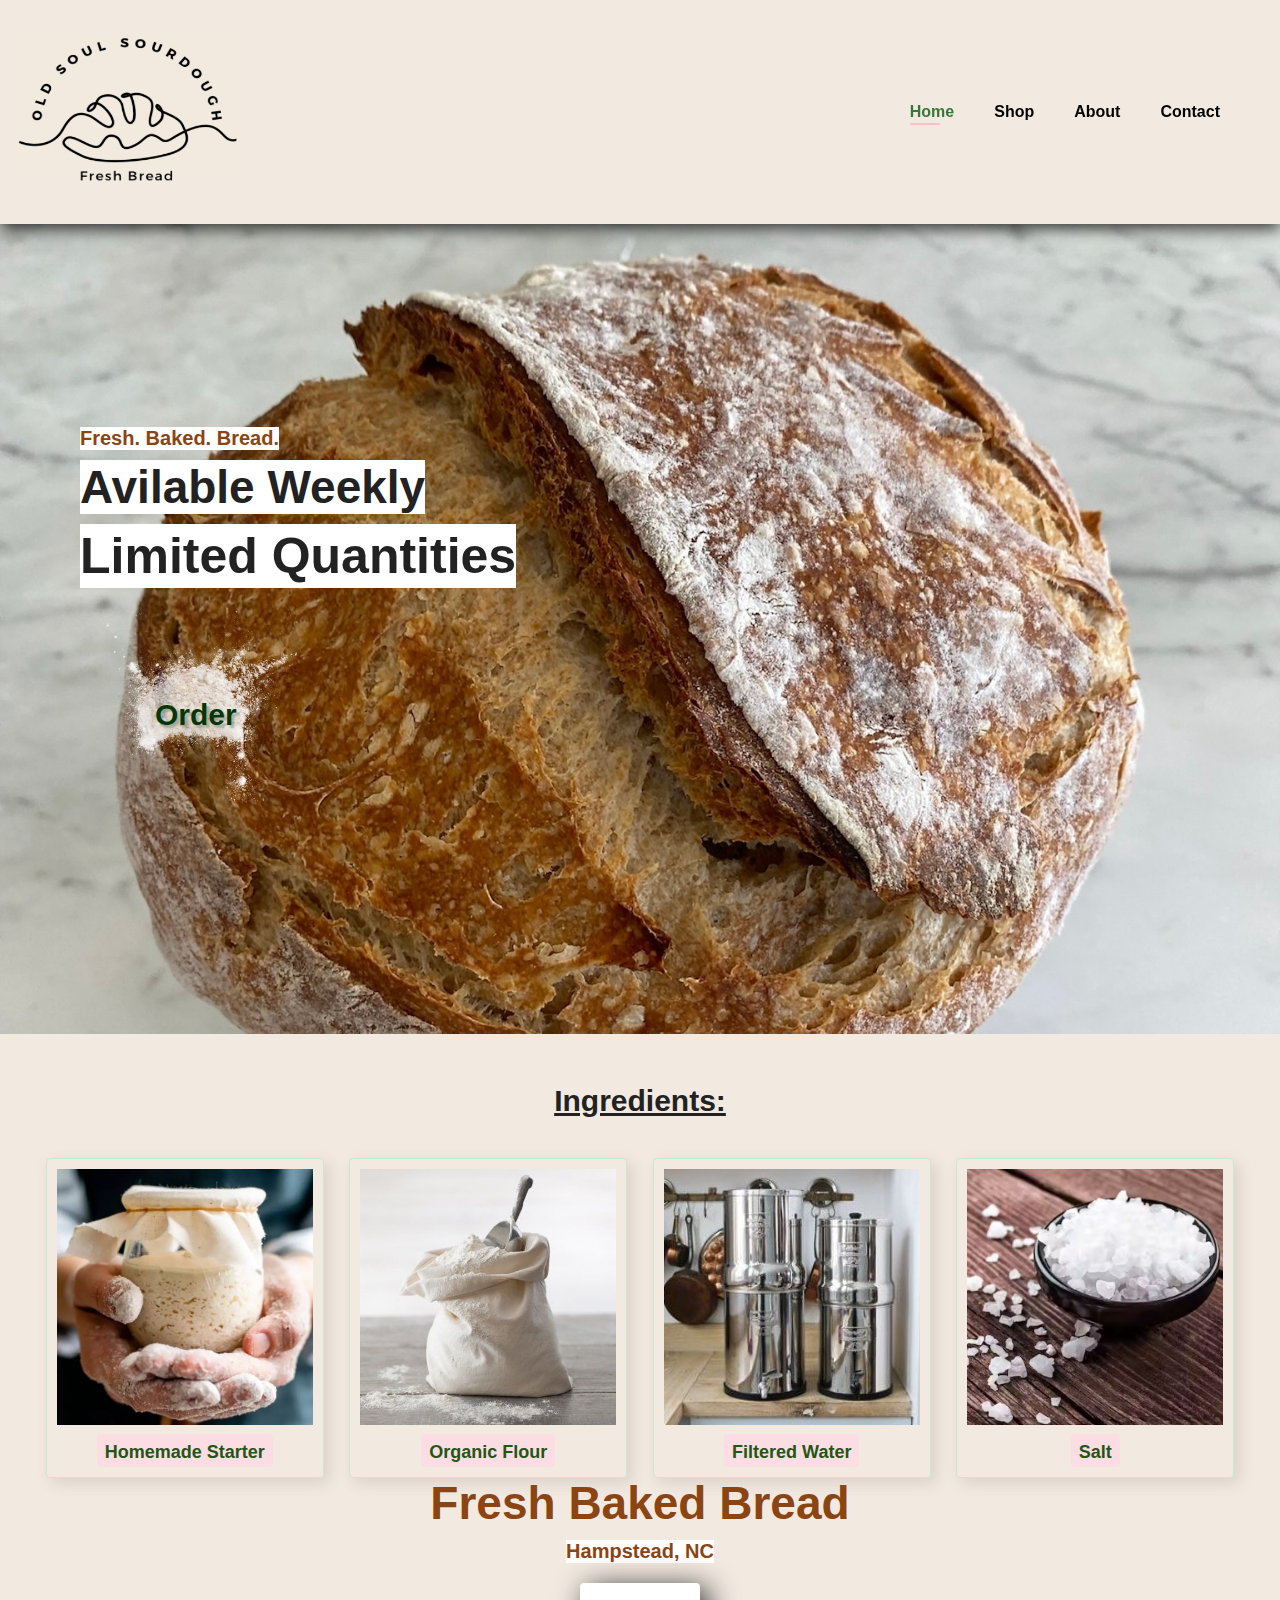
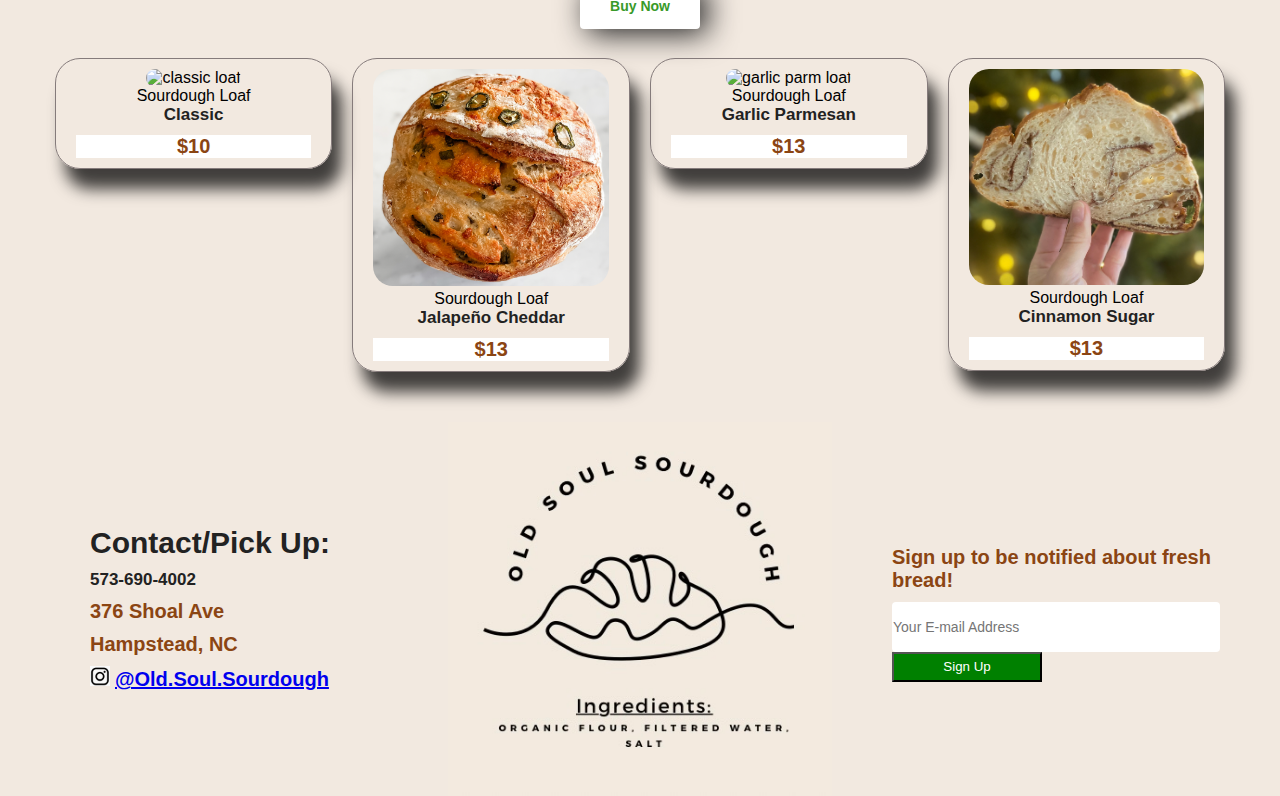
==== commit d1924a68: "add products to cart" ====
--- a/index.html
+++ b/index.html
@@ -13,7 +13,7 @@
             <ul id="nav-list">
                 <li><a class="active" href="index.html">Home</a></li>
                 <li><a href="shop.html">Shop</a></li>
-                <li><a href="blog.html">Blog</a></li>
+                <!-- <li><a href="blog.html">Blog</a></li> -->
                 <li><a href="about.html">About</a></li>
                 <li><a href="contact.html">Contact</a></li>
                 <li id="lg-bag" ><a href="cart.html"><i class="fas fa-bag-shopping" alt="cart"></i> </a></li>
@@ -122,7 +122,7 @@
                 <h5>573-690-4002</h5>
                 <h4>376 Shoal Ave</h3>
                 <h4>Hampstead, NC</h3>
-                <h4>Instagram: Old.Soul.Sourdough</h4>
+                <h4><img src="images/instagram.jpg" alt="instagram logo" id="instagram"><a href="https://instagram.com/old.soul.sourdough?utm_source=qr">@Old.Soul.Sourdough</a></h4>
             </div>
             <img id="logo" src="images/logo.jpeg" alt="Old Soul Sourdough Logo">
             <div class="form">
--- a/styles.css
+++ b/styles.css
@@ -196,7 +196,6 @@
 #feature .fe-box {
     flex: 1 0 calc(24% - 20px); 
     max-width: calc(24% - 20px); 
-    min-width: 45%; 
     text-align: center;
     border: 1px solid #cce7d0;
     border-radius: 4px;
@@ -233,7 +232,7 @@
     align-items: center;
     text-align: center;
     /* background-image: url(images/bannerbread.jpeg); */
-    margin: 10px 0px;
+    margin: 40px 0px;
     width: 100%;
     height: 10vh;
     background-size: cover;
@@ -359,6 +358,82 @@
     width: 30%;
 }
 
+#instagram {
+    width: 20px;
+    margin: 0 5px 0 0;
+    
+}
+#cart table {
+    width: 100%;
+    border-collapse: collapse;
+    table-layout: fixed;
+    white-space: wrap;
+}
+#cart table img {
+    width: 80%;
+}
+
+#cart table td:nth-child(1) {
+    width: 10%;
+    text-align:center;
+    font-family:monospace
+}
+
+#cart table td:nth-child(2) {
+    width: 15%;
+    text-align: center;
+}
+
+#cart table td:nth-child(3) {
+    width: 20%;
+    text-align: center;
+}
+
+#cart table td:nth-child(4),
+#cart table td:nth-child(5)
+#cart table td:nth-child(6) {
+    width: 15%;
+    text-align: center;
+}
+
+#cart table td:nth-child(5) input{
+    width: 70px;
+}
+
+#cart table thead {
+    border: 2px solid white;
+    border-left: none;
+    border-right: none;
+}
+#cart table thead td {
+    font-weight: 700;
+    padding: 1px 0;
+}
+
+#cart .incr {
+    min-width: 20px
+}
+
+#about {
+    display: flex;
+    justify-content: center;
+    flex-direction: column;
+    align-items: center;
+    margin: 40px 10%;
+}
+
+#contact h5 {
+    margin: 20px;
+}
+
+#contact h5 img {
+    width: 20px;
+    margin: 0 5px 0 0;
+}
+
+#total {
+    text-align: right;
+}
 @media (max-width:920px) {
     #nav-list {
         display: flex;
@@ -465,6 +540,7 @@
         margin: 5px;
         flex: 1 0 calc(20% - 20px);
         max-width: calc(20% - 20px);
+        min-width: 40%;
     }   
     #product1 .pro {
         margin: 1px;
@@ -474,4 +550,5 @@
         flex: 1 0 calc(80% - 20px);
         max-width: calc(80% - 20px);
     }
-}+}
+
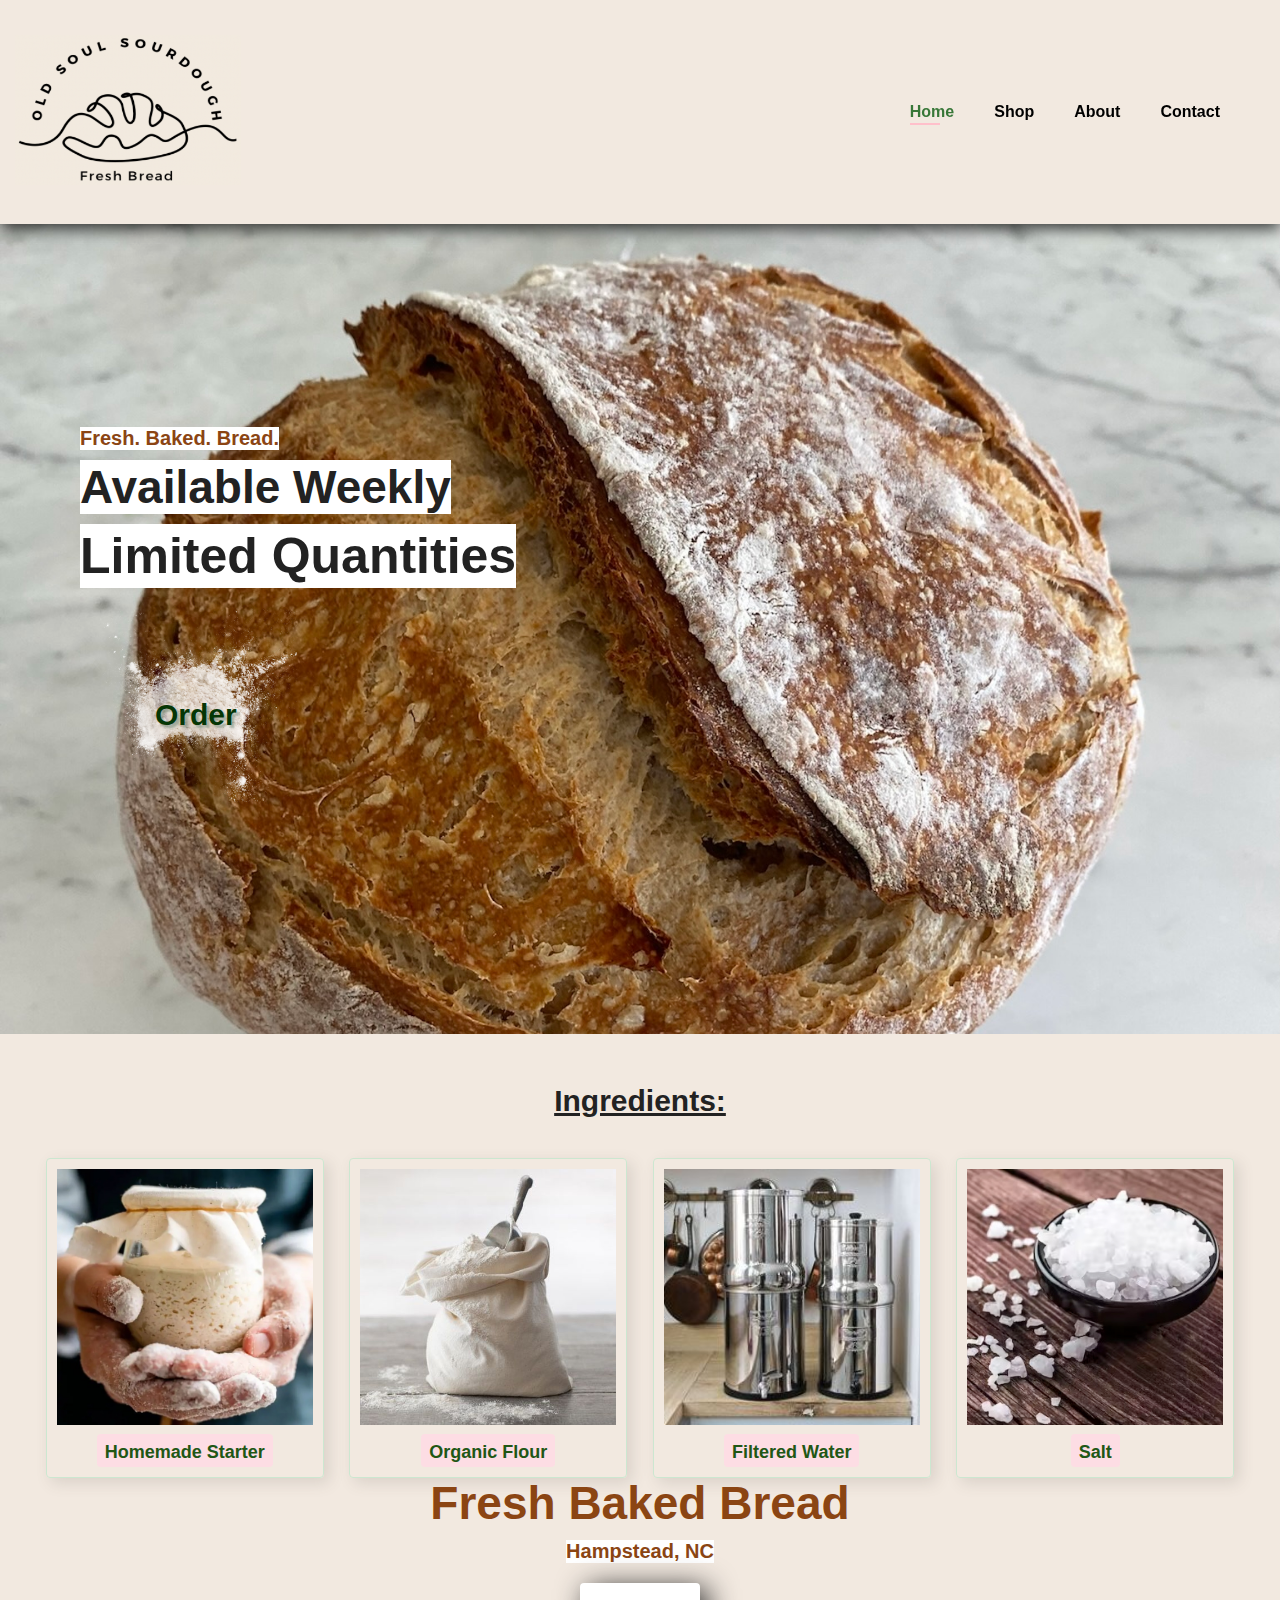
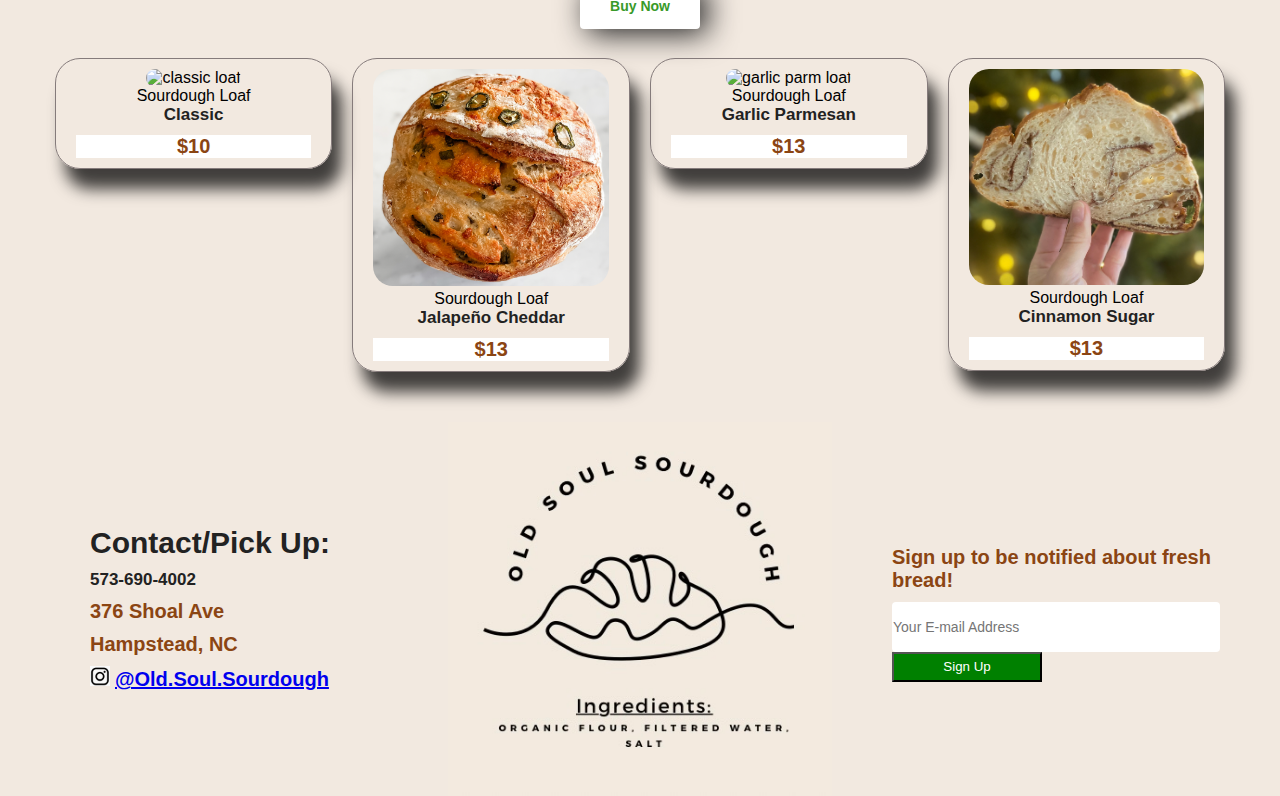
==== commit cc954a0e: "spelling" ====
--- a/index.html
+++ b/index.html
@@ -28,7 +28,7 @@
 
     <section id="hero">
         <h4>Fresh. Baked. Bread.</h4>
-        <h2>Avilable Weekly</h2>
+        <h2>Available Weekly</h2>
         <h1>Limited Quantities</h1>
         <!-- <p>and then they're gone..</p> -->
         <button> <h3>Order</h3> </button>
--- a/styles.css
+++ b/styles.css
@@ -170,7 +170,7 @@
     text-shadow: 3px 3px 2px rgba(121, 142, 124, 0.591);
 }
 
-#hero button h3:active {
+#hero button:active {
     transform: scale(1.2) rotate(-3deg);
     
 }
@@ -422,6 +422,12 @@
     margin: 40px 10%;
 }
 
+#contact {
+    display: flex;
+    justify-content: center;
+    flex-direction: column;
+    align-items: center;
+}
 #contact h5 {
     margin: 20px;
 }
